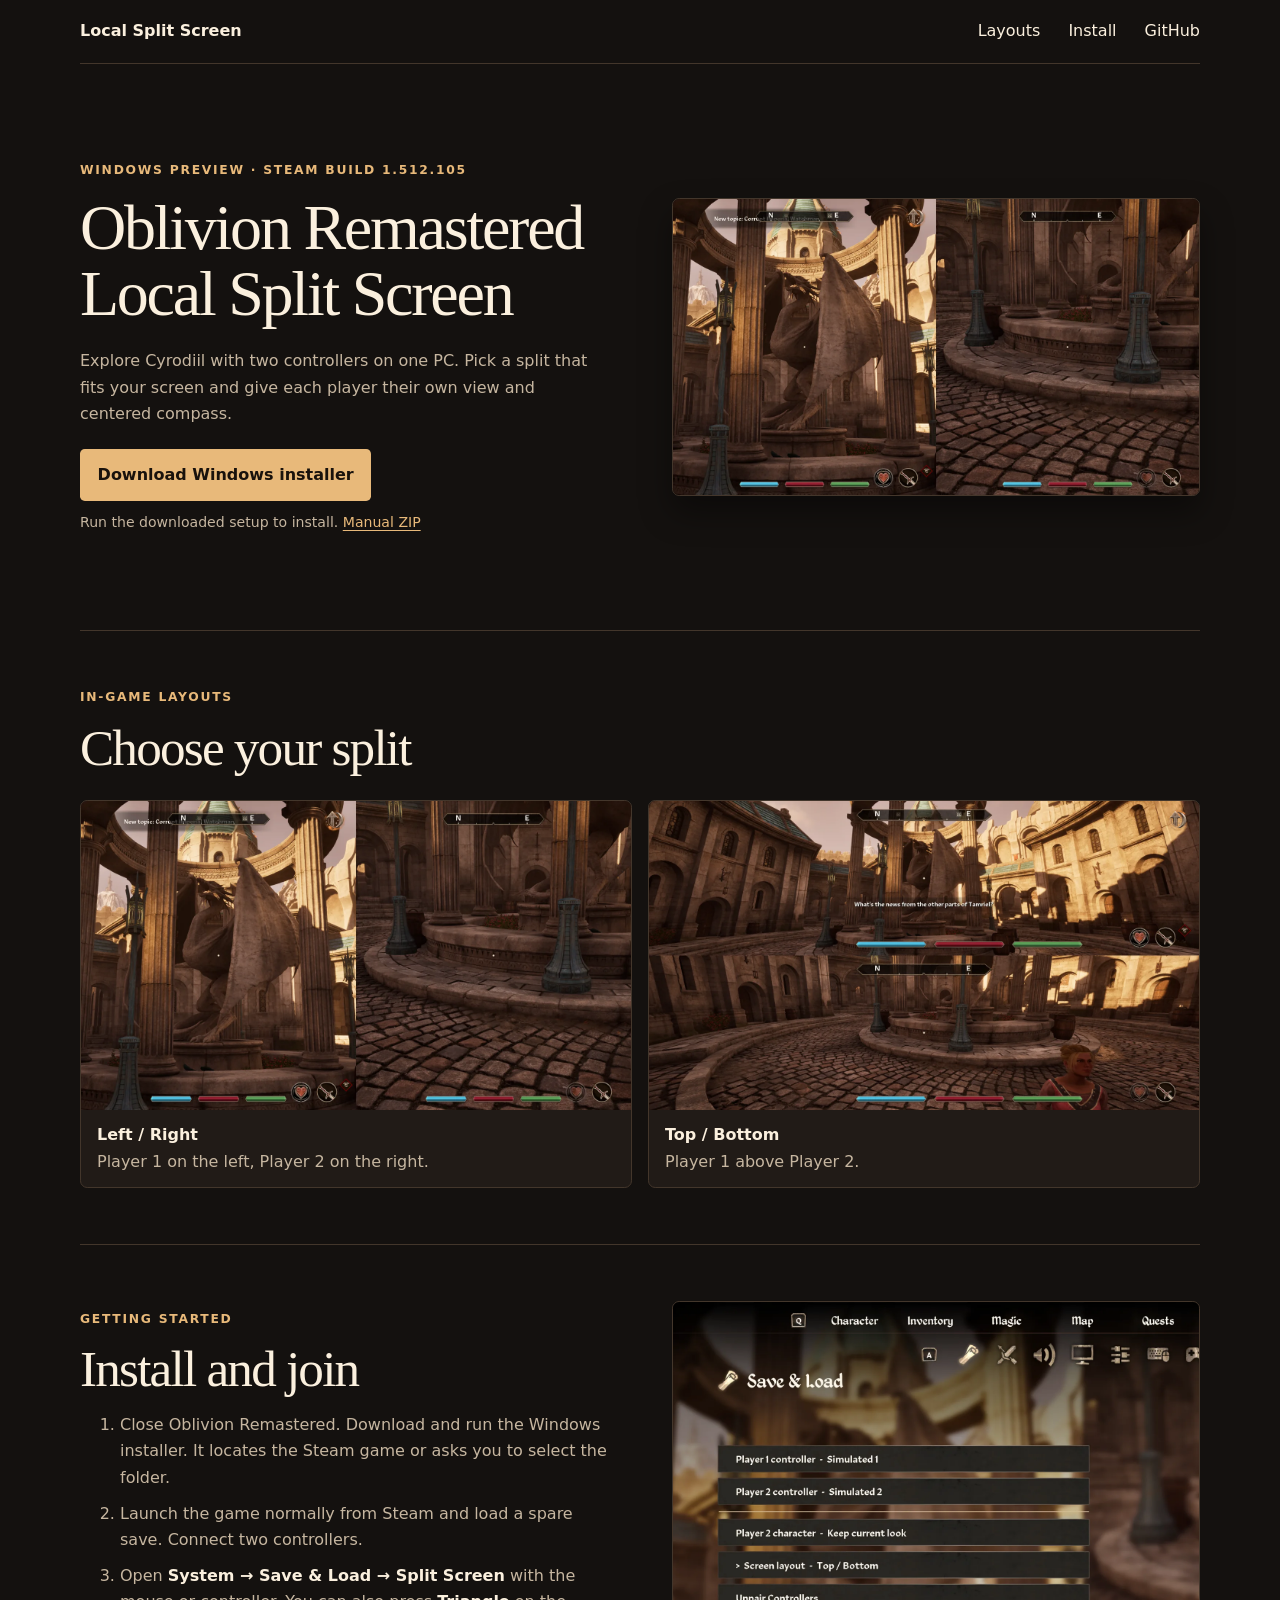
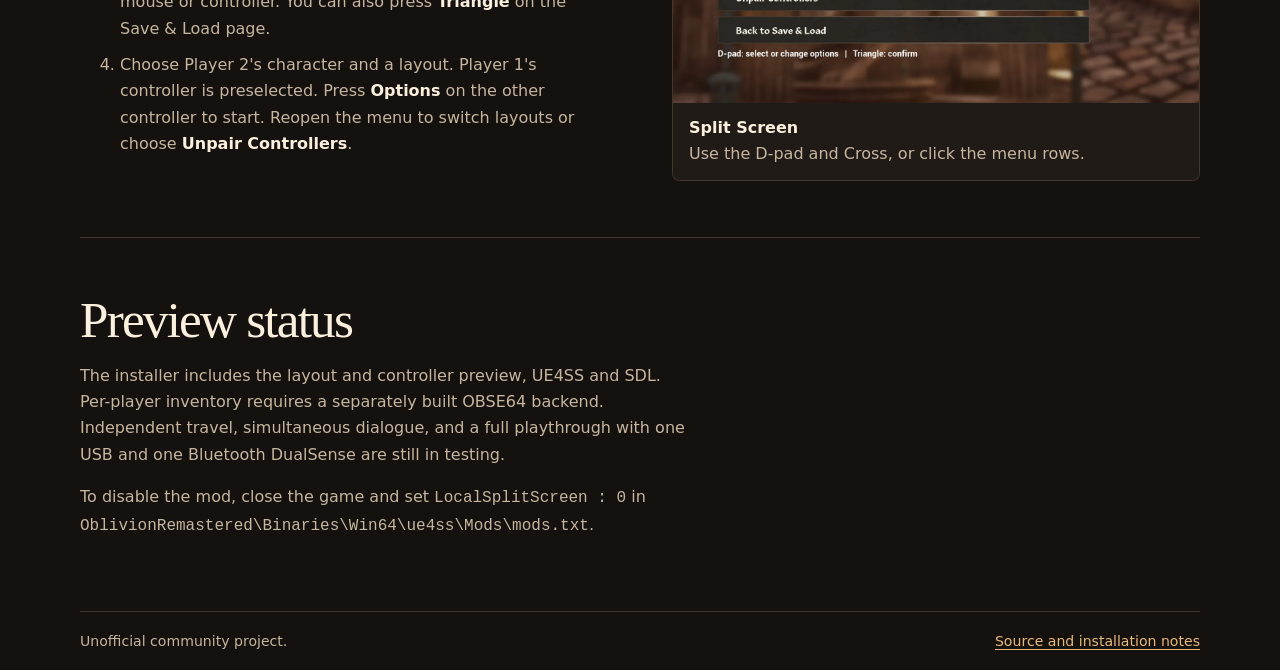
==== docs/index.html @ 4a21bcd4 "Publish Windows split-screen preview and installation guide" ====
<!doctype html>
<html lang="en">
<head>
  <meta charset="utf-8">
  <meta name="viewport" content="width=device-width, initial-scale=1">
  <meta name="description" content="An experimental two-player split-screen mod for Oblivion Remastered on Windows.">
  <title>Oblivion Remastered Local Split Screen</title>
  <link rel="stylesheet" href="style.css">
</head>
<body>
  <header class="shell">
    <a class="brand" href="#home">Local Split Screen</a>
    <nav aria-label="Page navigation">
      <a href="#layouts">Layouts</a>
      <a href="#install">Install</a>
      <a href="https://github.com/jldx-1/oblivion-remastered-splitscreen-mod">GitHub</a>
    </nav>
  </header>
  <main id="home">
    <section class="hero shell" aria-labelledby="title">
      <div>
        <p class="eyebrow">Windows preview · Steam build 1.512.105</p>
        <h1 id="title">Oblivion Remastered<br>Local Split Screen</h1>
        <p class="lead">Explore Cyrodiil with two controllers on one PC. Pick a split that fits your screen and give each player their own view and centered compass.</p>
        <a class="download" href="download/LocalSplitScreen-Setup.exe" download>Download Windows installer</a>
        <p class="note">Run the downloaded setup to install. <a href="download/LocalSplitScreen-Windows.zip" download>Manual ZIP</a></p>
      </div>
      <img class="hero-image" src="media/left-right.webp" alt="Two side-by-side player views in Talos Plaza, each with its compass centered">
    </section>
    <section class="shell band" id="layouts" aria-labelledby="layouts-title">
      <p class="eyebrow">In-game layouts</p>
      <h2 id="layouts-title">Choose your split</h2>
      <div class="gallery">
        <figure>
          <img loading="lazy" src="media/left-right.webp" alt="Side-by-side views with Player 1 on the left and Player 2 on the right">
          <figcaption><strong>Left / Right</strong><span>Player 1 on the left, Player 2 on the right.</span></figcaption>
        </figure>
        <figure>
          <img loading="lazy" src="media/top-bottom.webp" alt="Stacked views with a compass centered at the top of each half">
          <figcaption><strong>Top / Bottom</strong><span>Player 1 above Player 2.</span></figcaption>
        </figure>
      </div>
    </section>
    <section class="shell band install" id="install" aria-labelledby="install-title">
      <div>
        <p class="eyebrow">Getting started</p>
        <h2 id="install-title">Install and join</h2>
        <ol>
          <li>Close Oblivion Remastered. Download and run the Windows installer. It locates the Steam game or asks you to select the folder.</li>
          <li>Launch the game normally from Steam and load a spare save. Connect two controllers.</li>
          <li>Open <strong>System → Save &amp; Load → Split Screen</strong> with the mouse or controller. You can also press <strong>Triangle</strong> on the Save &amp; Load page.</li>
          <li>Choose Player 2's character and a layout. Player 1's controller is preselected. Press <strong>Options</strong> on the other controller to start. Reopen the menu to switch layouts or choose <strong>Unpair Controllers</strong>.</li>
        </ol>
      </div>
      <figure>
        <img loading="lazy" src="media/settings.webp" alt="Split Screen menu with two controller rows, Player 2’s character, and the Top / Bottom option">
        <figcaption><strong>Split Screen</strong><span>Use the D-pad and Cross, or click the menu rows.</span></figcaption>
      </figure>
    </section>
    <section class="shell band status" aria-labelledby="status-title">
      <h2 id="status-title">Preview status</h2>
      <p>The installer includes the layout and controller preview, UE4SS and SDL. Per-player inventory requires a separately built OBSE64 backend. Independent travel, simultaneous dialogue, and a full playthrough with one USB and one Bluetooth DualSense are still in testing.</p>
      <p>To disable the mod, close the game and set <code>LocalSplitScreen : 0</code> in <code>OblivionRemastered\Binaries\Win64\ue4ss\Mods\mods.txt</code>.</p>
    </section>
  </main>
  <footer class="shell">
    <span>Unofficial community project.</span>
    <a href="https://github.com/jldx-1/oblivion-remastered-splitscreen-mod">Source and installation notes</a>
  </footer>
</body>
</html>
---- docs/style.css ----
:root{color-scheme:dark;--bg:#14110f;--panel:#211b17;--ink:#fbf0de;--muted:#c6b6a0;--line:#43362b;--accent:#e8b97a}
*{box-sizing:border-box}
html{scroll-behavior:smooth}
body{margin:0;background:var(--bg);color:var(--ink);font:1rem/1.65 system-ui,sans-serif}
a{color:var(--accent);text-underline-offset:.2em}
a:focus-visible{outline:2px solid var(--accent);outline-offset:4px}
.shell{width:min(1120px,calc(100% - 2.5rem));margin-inline:auto}
header,footer{display:flex;justify-content:space-between;align-items:center;gap:1rem;padding-block:1.15rem;border-bottom:1px solid var(--line)}
.brand,nav a{color:var(--ink);text-decoration:none}
.brand{font-weight:750}
nav{display:flex;gap:clamp(.75rem,3vw,1.75rem);flex-wrap:wrap}
.hero,.install{display:grid;grid-template-columns:1fr 1fr;align-items:center;gap:clamp(1.75rem,5vw,4.5rem)}
.hero{padding-block:clamp(3rem,8vw,6rem)}
h1,h2{font:500 clamp(2.25rem,5vw,4.3rem)/1.03 Georgia,serif;letter-spacing:-.035em;margin:0}
h2{font-size:clamp(2rem,4vw,3.25rem)}
.eyebrow{margin:0 0 .9rem;color:var(--accent);font-size:.77rem;font-weight:750;letter-spacing:.14em;text-transform:uppercase}
.lead,.status p{max-width:60ch;color:var(--muted)}
.lead{margin:1.35rem 0}
.download{display:inline-block;padding:.8rem 1.1rem;border-radius:.3rem;background:var(--accent);color:#19120c;font-weight:750;text-decoration:none}
.download:hover{background:#f6d1a2}
.note{margin:.6rem 0 0;color:var(--muted);font-size:.88rem}
.band{padding-block:clamp(2rem,5vw,3.5rem);border-top:1px solid var(--line)}
.gallery{display:grid;grid-template-columns:1fr 1fr;gap:1rem;margin-top:1.6rem}
figure{margin:0;background:var(--panel);border:1px solid var(--line);border-radius:.45rem;overflow:hidden}
img{display:block;width:100%;height:auto}
.hero-image{border:1px solid var(--line);border-radius:.45rem;box-shadow:0 1rem 2rem #0006}
figcaption{display:flex;flex-direction:column;padding:.75rem 1rem}
figcaption span,li,footer{color:var(--muted)}
li+li{margin-top:.6rem}
li strong{color:var(--ink)}
code{overflow-wrap:anywhere}
footer{border-top:1px solid var(--line);border-bottom:0;font-size:.88rem}
@media(max-width:760px){.hero,.install,.gallery{grid-template-columns:1fr}header,footer{align-items:flex-start;flex-direction:column}}
@media(prefers-reduced-motion:reduce){html{scroll-behavior:auto}}
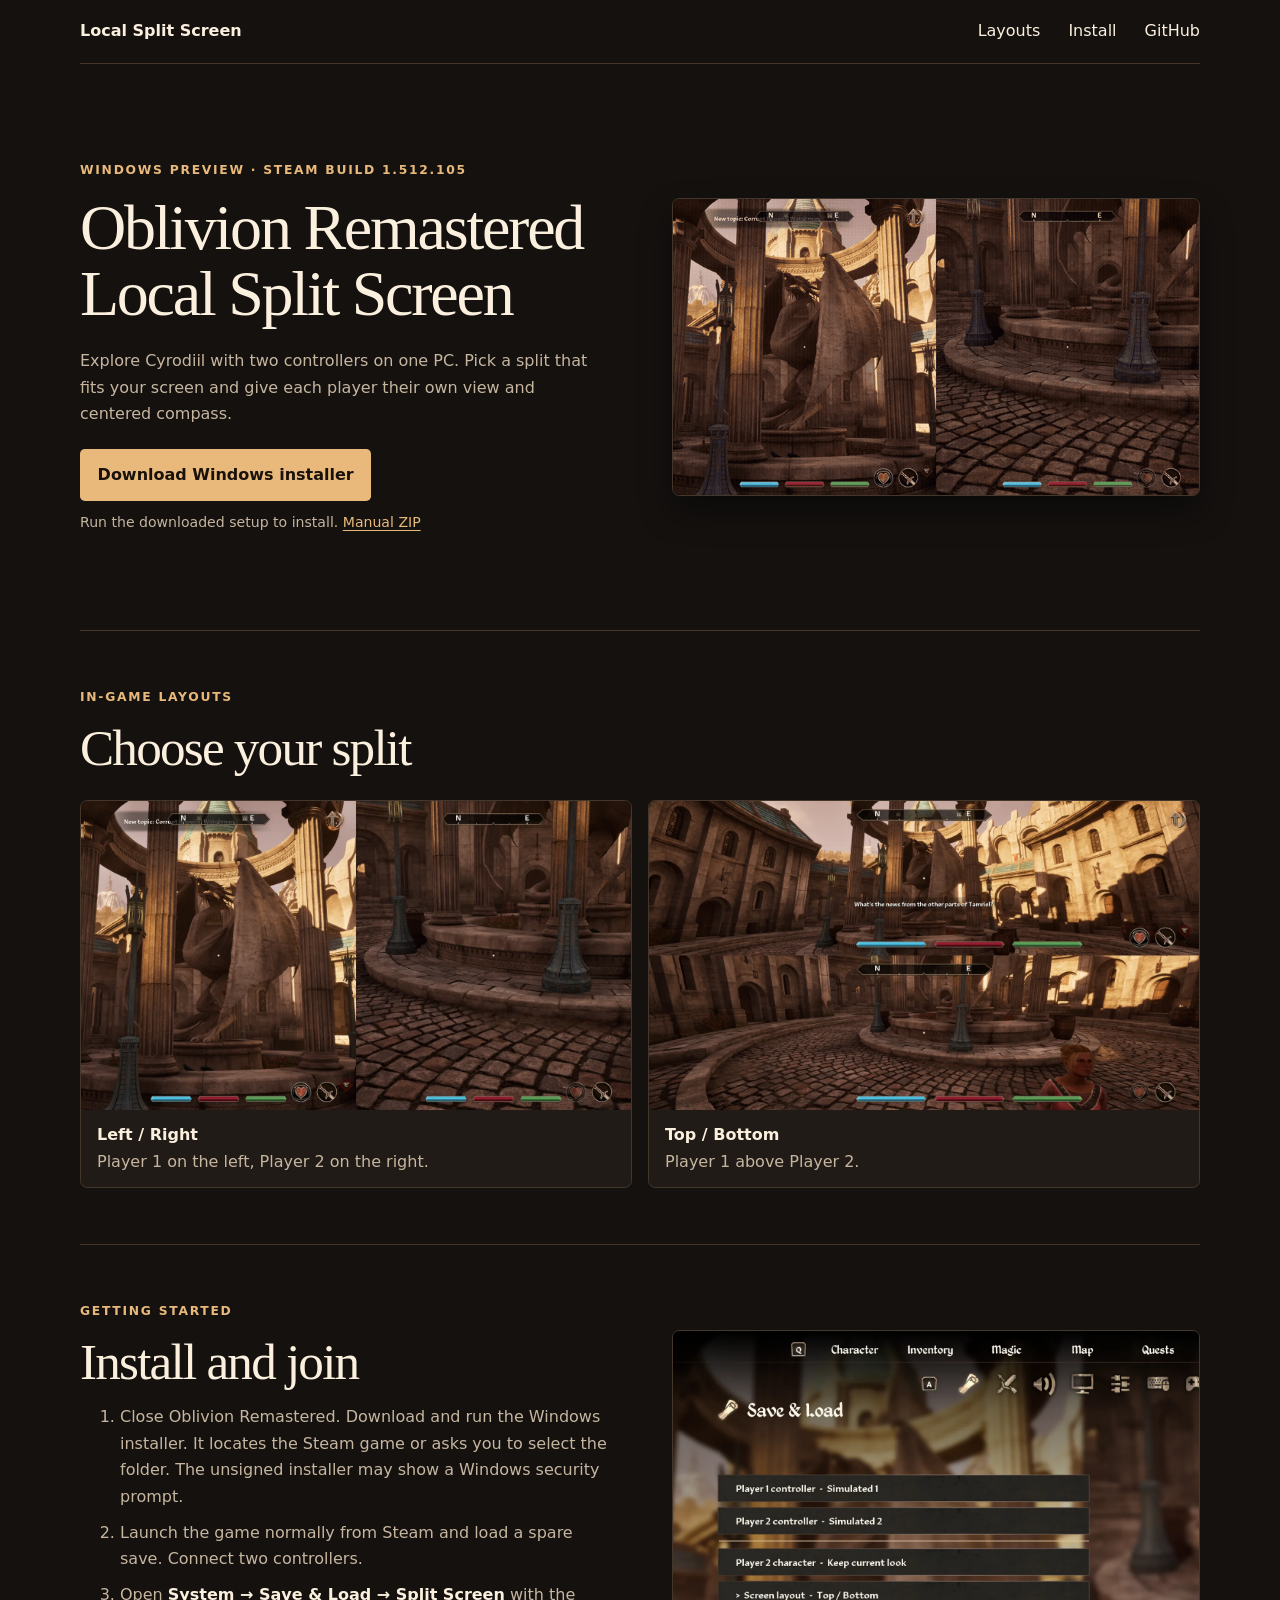
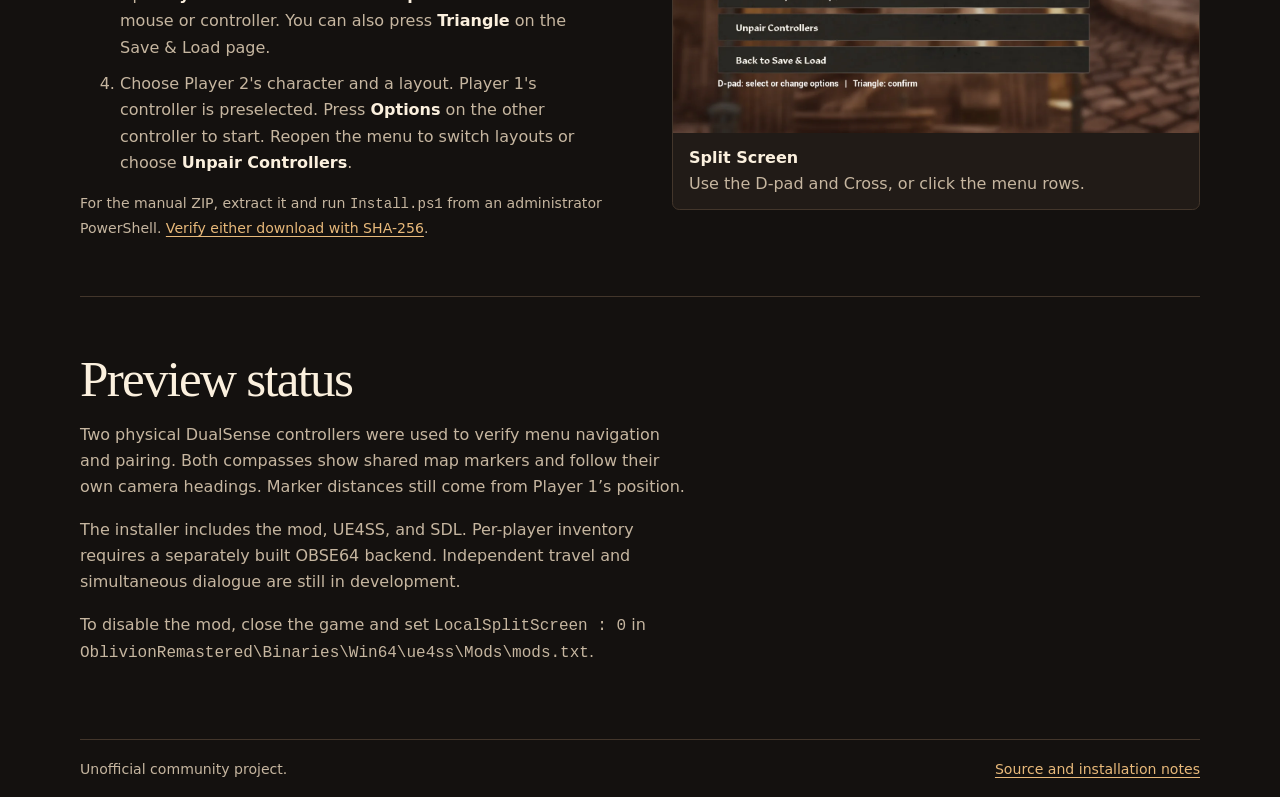
==== commit 221df5b7: "Use one project page and update the guest camera and compass" ====
--- a/docs/index.html
+++ b/docs/index.html
@@ -4,6 +4,7 @@
   <meta charset="utf-8">
   <meta name="viewport" content="width=device-width, initial-scale=1">
   <meta name="description" content="An experimental two-player split-screen mod for Oblivion Remastered on Windows.">
+  <link rel="canonical" href="https://jldx-1.github.io/oblivion-remastered-splitscreen-mod/docs/index.html">
   <title>Oblivion Remastered Local Split Screen</title>
   <link rel="stylesheet" href="style.css">
 </head>
@@ -25,7 +26,10 @@
         <a class="download" href="download/LocalSplitScreen-Setup.exe" download>Download Windows installer</a>
         <p class="note">Run the downloaded setup to install. <a href="download/LocalSplitScreen-Windows.zip" download>Manual ZIP</a></p>
       </div>
-      <img class="hero-image" src="media/left-right.webp" alt="Two side-by-side player views in Talos Plaza, each with its compass centered">
+      <picture>
+        <source media="(prefers-reduced-motion: reduce)" srcset="media/left-right.webp">
+        <img class="hero-image" src="media/layout-demo.gif" width="768" height="432" alt="In-game screenshots demonstrate both split layouts and map icons on both compasses">
+      </picture>
     </section>
     <section class="shell band" id="layouts" aria-labelledby="layouts-title">
       <p class="eyebrow">In-game layouts</p>
@@ -46,11 +50,12 @@
         <p class="eyebrow">Getting started</p>
         <h2 id="install-title">Install and join</h2>
         <ol>
-          <li>Close Oblivion Remastered. Download and run the Windows installer. It locates the Steam game or asks you to select the folder.</li>
+          <li>Close Oblivion Remastered. Download and run the Windows installer. It locates the Steam game or asks you to select the folder. The unsigned installer may show a Windows security prompt.</li>
           <li>Launch the game normally from Steam and load a spare save. Connect two controllers.</li>
           <li>Open <strong>System → Save &amp; Load → Split Screen</strong> with the mouse or controller. You can also press <strong>Triangle</strong> on the Save &amp; Load page.</li>
           <li>Choose Player 2's character and a layout. Player 1's controller is preselected. Press <strong>Options</strong> on the other controller to start. Reopen the menu to switch layouts or choose <strong>Unpair Controllers</strong>.</li>
         </ol>
+        <p class="note">For the manual ZIP, extract it and run <code>Install.ps1</code> from an administrator PowerShell. <a href="download/SHA256SUMS.txt">Verify either download with SHA-256</a>.</p>
       </div>
       <figure>
         <img loading="lazy" src="media/settings.webp" alt="Split Screen menu with two controller rows, Player 2’s character, and the Top / Bottom option">
@@ -59,7 +64,8 @@
     </section>
     <section class="shell band status" aria-labelledby="status-title">
       <h2 id="status-title">Preview status</h2>
-      <p>The installer includes the layout and controller preview, UE4SS and SDL. Per-player inventory requires a separately built OBSE64 backend. Independent travel, simultaneous dialogue, and a full playthrough with one USB and one Bluetooth DualSense are still in testing.</p>
+      <p>Two physical DualSense controllers were used to verify menu navigation and pairing. Both compasses show shared map markers and follow their own camera headings. Marker distances still come from Player 1’s position.</p>
+      <p>The installer includes the mod, UE4SS, and SDL. Per-player inventory requires a separately built OBSE64 backend. Independent travel and simultaneous dialogue are still in development.</p>
       <p>To disable the mod, close the game and set <code>LocalSplitScreen : 0</code> in <code>OblivionRemastered\Binaries\Win64\ue4ss\Mods\mods.txt</code>.</p>
     </section>
   </main>
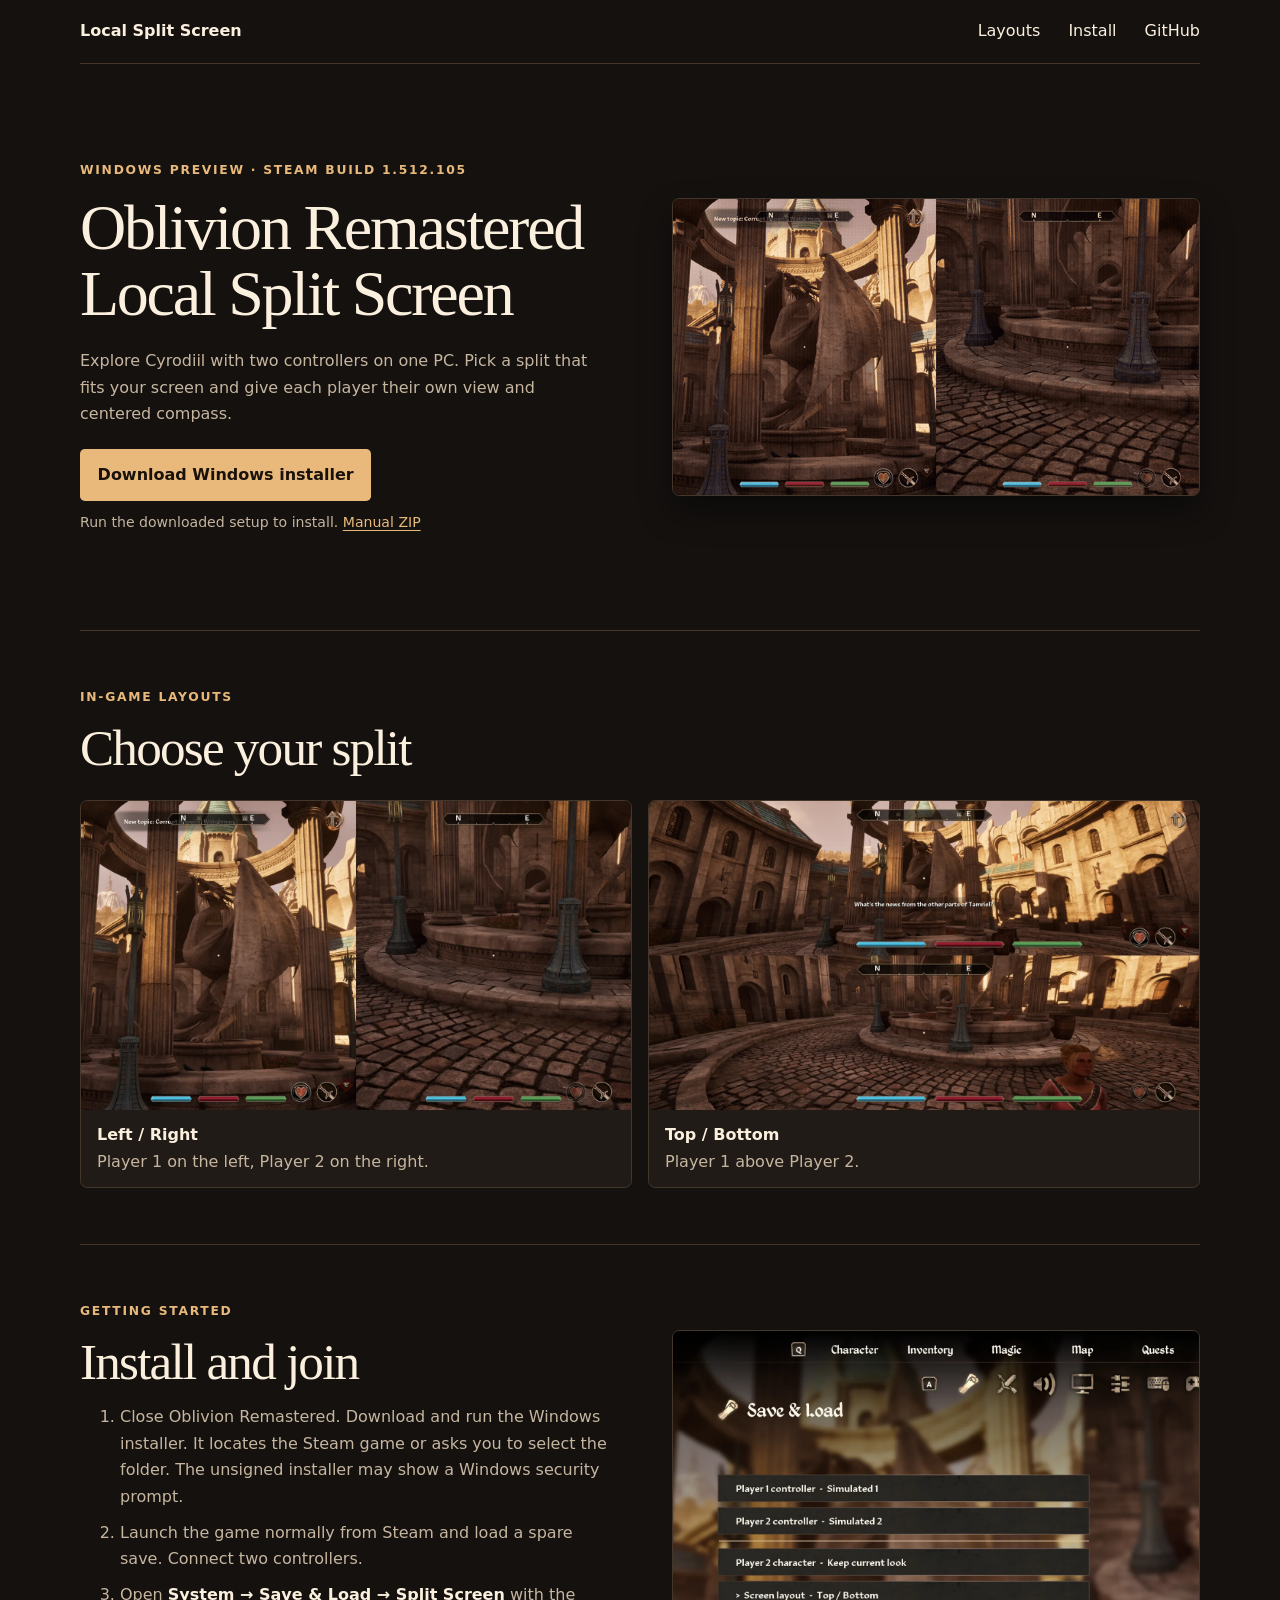
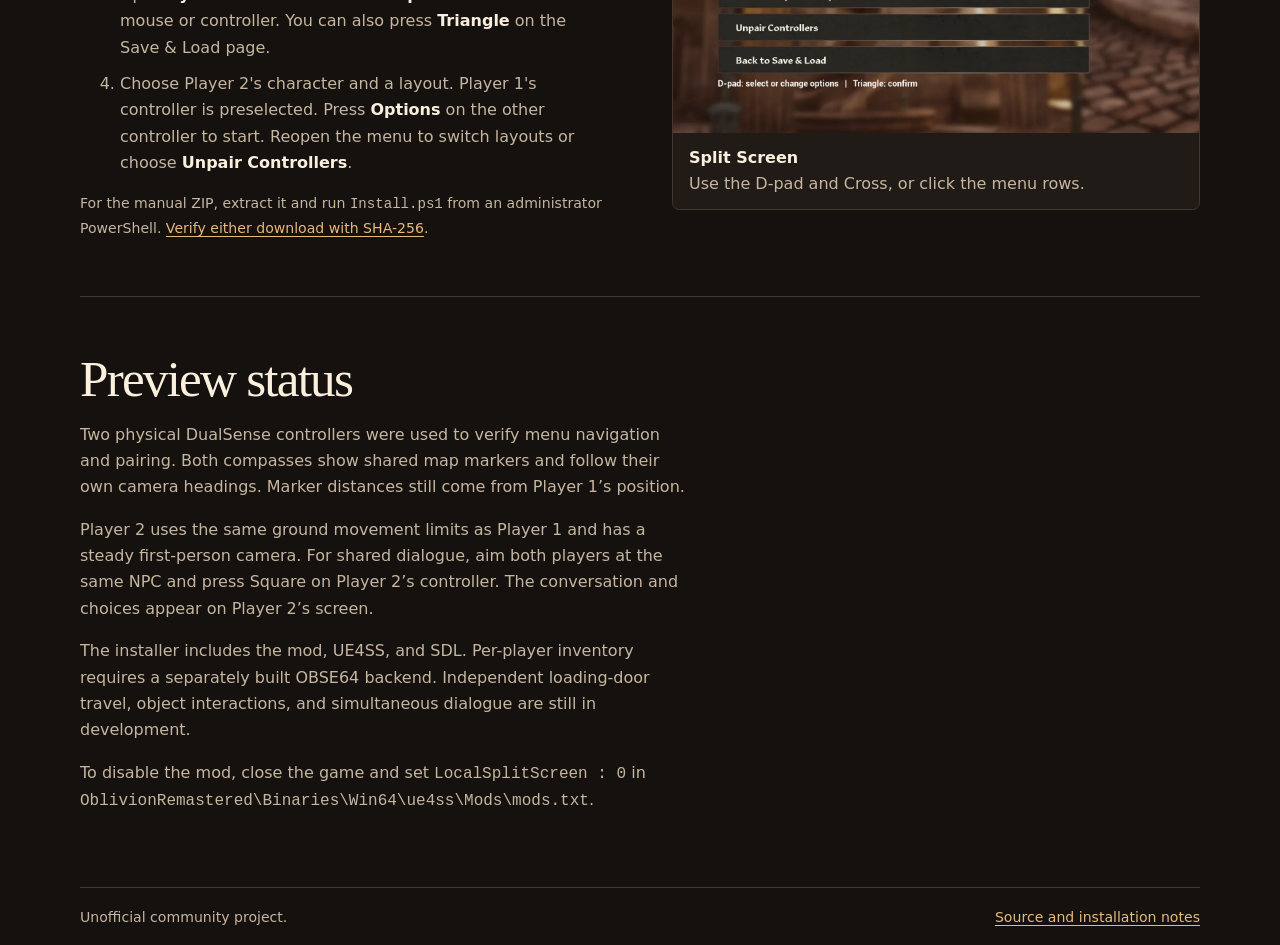
==== commit b72f32c0: "Match guest movement limits and show shared dialogue on Player 2" ====
--- a/docs/index.html
+++ b/docs/index.html
@@ -65,7 +65,8 @@
     <section class="shell band status" aria-labelledby="status-title">
       <h2 id="status-title">Preview status</h2>
       <p>Two physical DualSense controllers were used to verify menu navigation and pairing. Both compasses show shared map markers and follow their own camera headings. Marker distances still come from Player 1’s position.</p>
-      <p>The installer includes the mod, UE4SS, and SDL. Per-player inventory requires a separately built OBSE64 backend. Independent travel and simultaneous dialogue are still in development.</p>
+      <p>Player 2 uses the same ground movement limits as Player 1 and has a steady first-person camera. For shared dialogue, aim both players at the same NPC and press Square on Player 2’s controller. The conversation and choices appear on Player 2’s screen.</p>
+      <p>The installer includes the mod, UE4SS, and SDL. Per-player inventory requires a separately built OBSE64 backend. Independent loading-door travel, object interactions, and simultaneous dialogue are still in development.</p>
       <p>To disable the mod, close the game and set <code>LocalSplitScreen : 0</code> in <code>OblivionRemastered\Binaries\Win64\ue4ss\Mods\mods.txt</code>.</p>
     </section>
   </main>
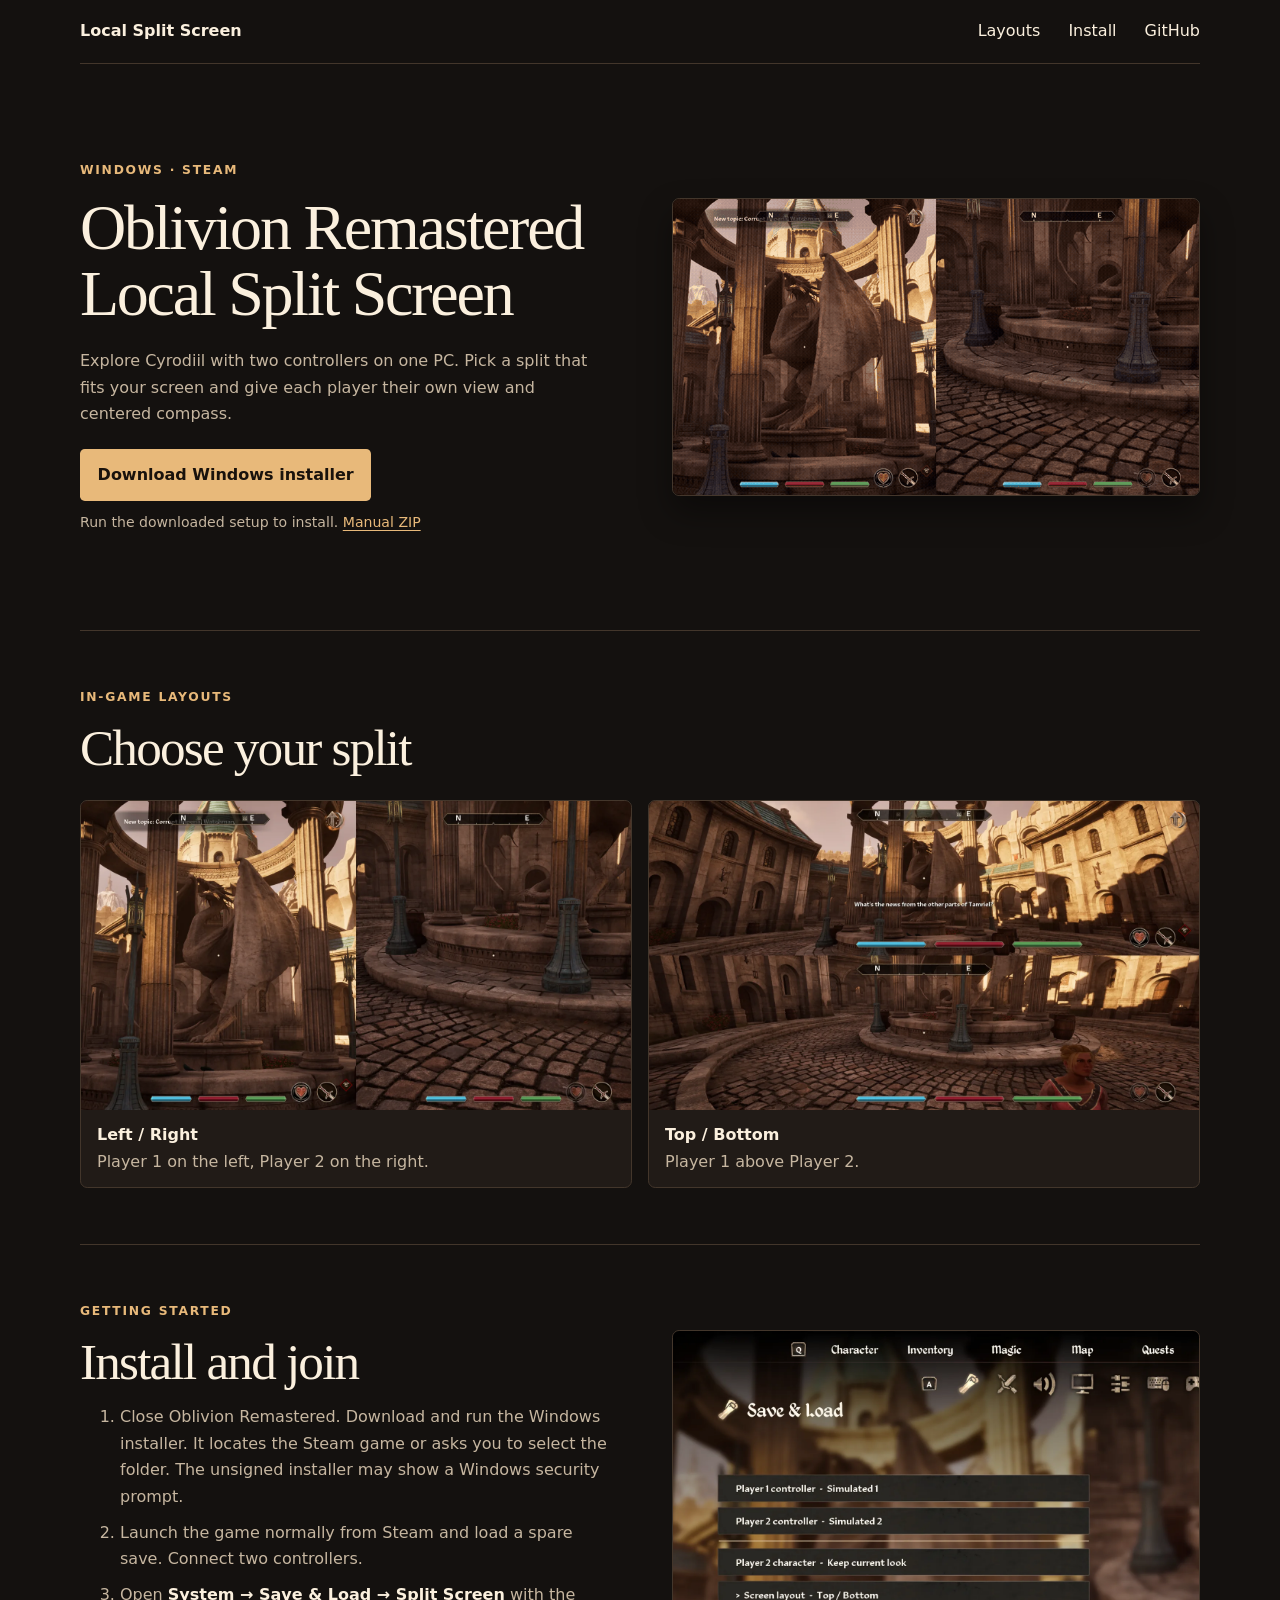
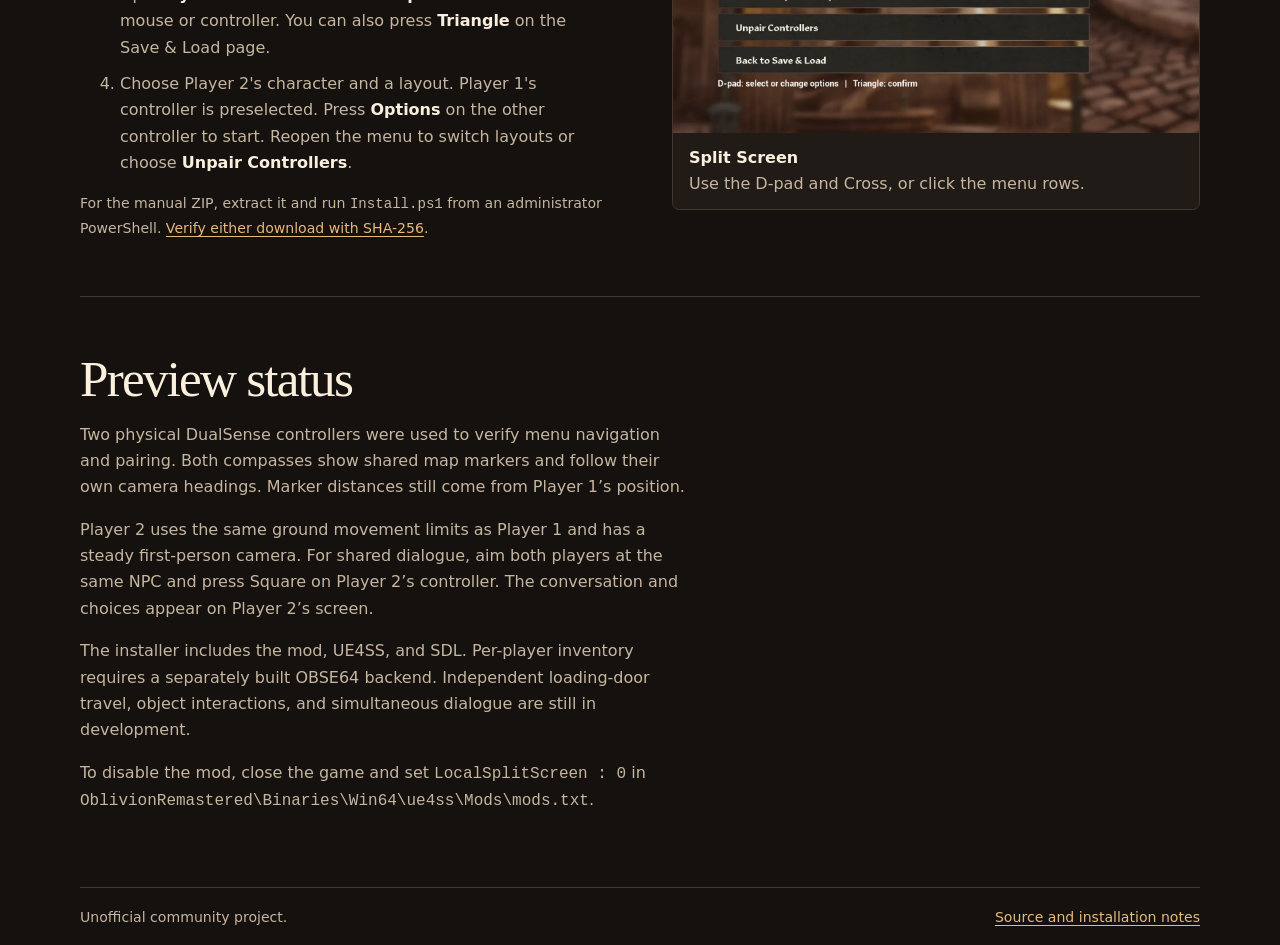
==== commit df8a8815: "Simplify Windows and Steam labels in the public docs" ====
--- a/docs/index.html
+++ b/docs/index.html
@@ -20,7 +20,7 @@
   <main id="home">
     <section class="hero shell" aria-labelledby="title">
       <div>
-        <p class="eyebrow">Windows preview · Steam build 1.512.105</p>
+        <p class="eyebrow">Windows · Steam</p>
         <h1 id="title">Oblivion Remastered<br>Local Split Screen</h1>
         <p class="lead">Explore Cyrodiil with two controllers on one PC. Pick a split that fits your screen and give each player their own view and centered compass.</p>
         <a class="download" href="download/LocalSplitScreen-Setup.exe" download>Download Windows installer</a>
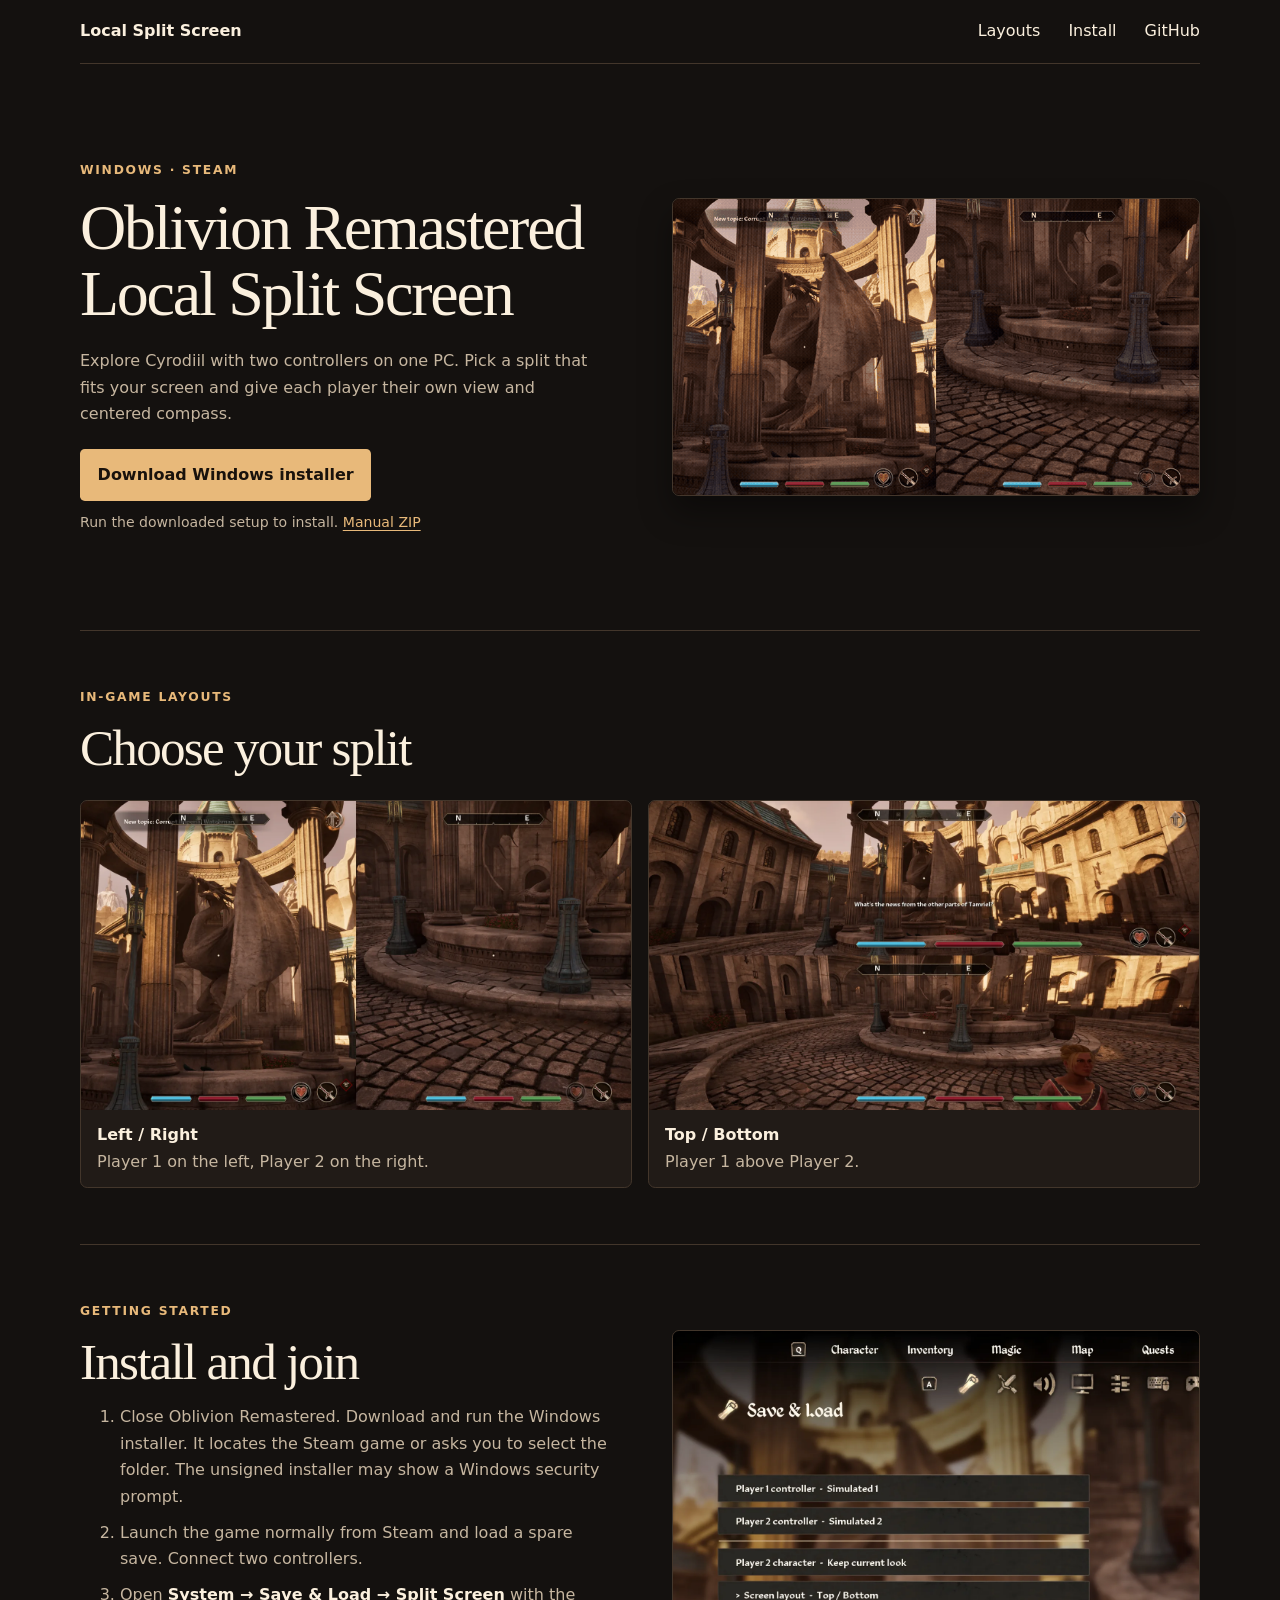
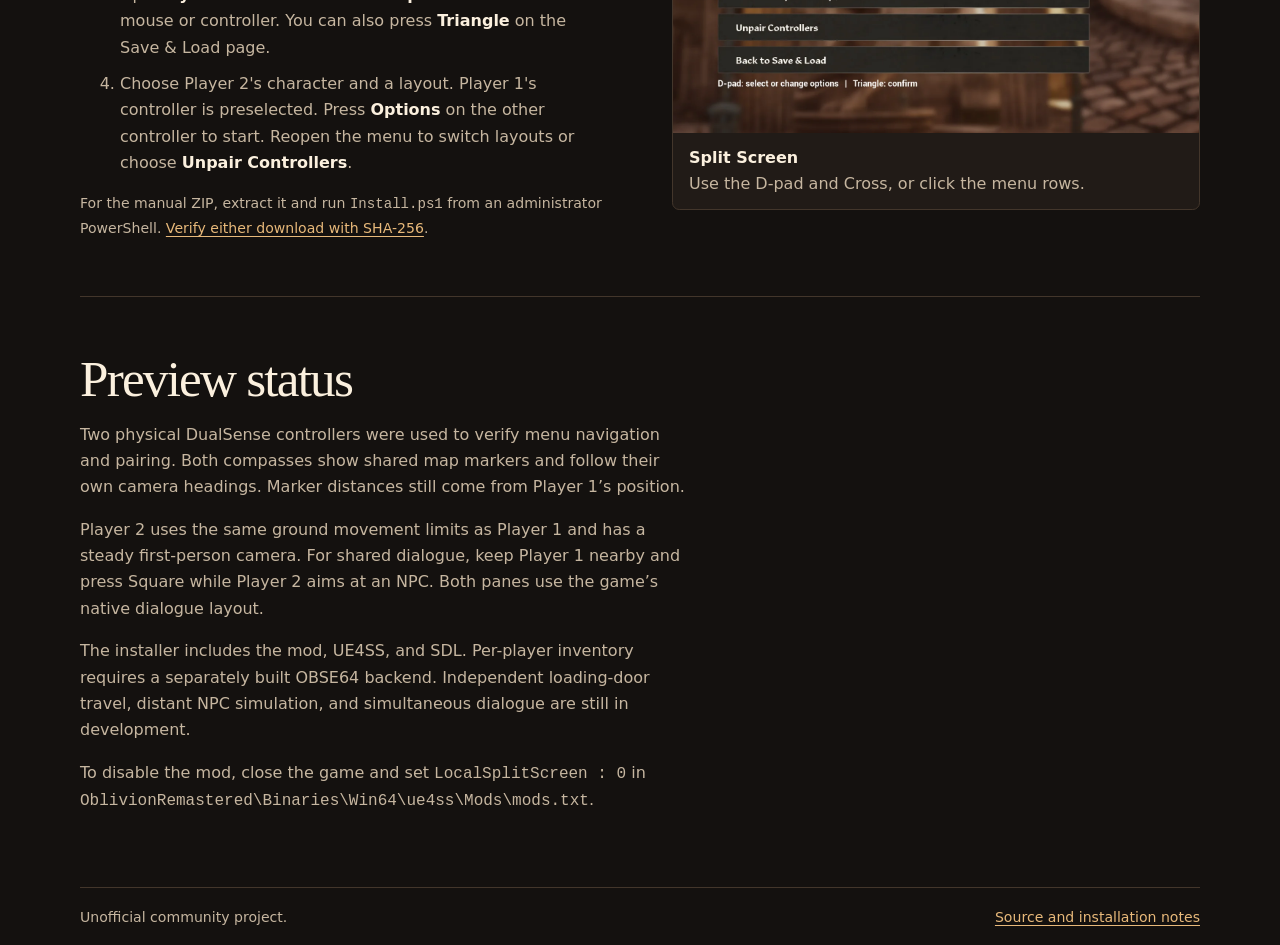
==== commit 1f776539: "Update Player 2 interactions and dialogue" ====
--- a/docs/index.html
+++ b/docs/index.html
@@ -65,8 +65,8 @@
     <section class="shell band status" aria-labelledby="status-title">
       <h2 id="status-title">Preview status</h2>
       <p>Two physical DualSense controllers were used to verify menu navigation and pairing. Both compasses show shared map markers and follow their own camera headings. Marker distances still come from Player 1’s position.</p>
-      <p>Player 2 uses the same ground movement limits as Player 1 and has a steady first-person camera. For shared dialogue, aim both players at the same NPC and press Square on Player 2’s controller. The conversation and choices appear on Player 2’s screen.</p>
-      <p>The installer includes the mod, UE4SS, and SDL. Per-player inventory requires a separately built OBSE64 backend. Independent loading-door travel, object interactions, and simultaneous dialogue are still in development.</p>
+      <p>Player 2 uses the same ground movement limits as Player 1 and has a steady first-person camera. For shared dialogue, keep Player 1 nearby and press Square while Player 2 aims at an NPC. Both panes use the game’s native dialogue layout.</p>
+      <p>The installer includes the mod, UE4SS, and SDL. Per-player inventory requires a separately built OBSE64 backend. Independent loading-door travel, distant NPC simulation, and simultaneous dialogue are still in development.</p>
       <p>To disable the mod, close the game and set <code>LocalSplitScreen : 0</code> in <code>OblivionRemastered\Binaries\Win64\ue4ss\Mods\mods.txt</code>.</p>
     </section>
   </main>
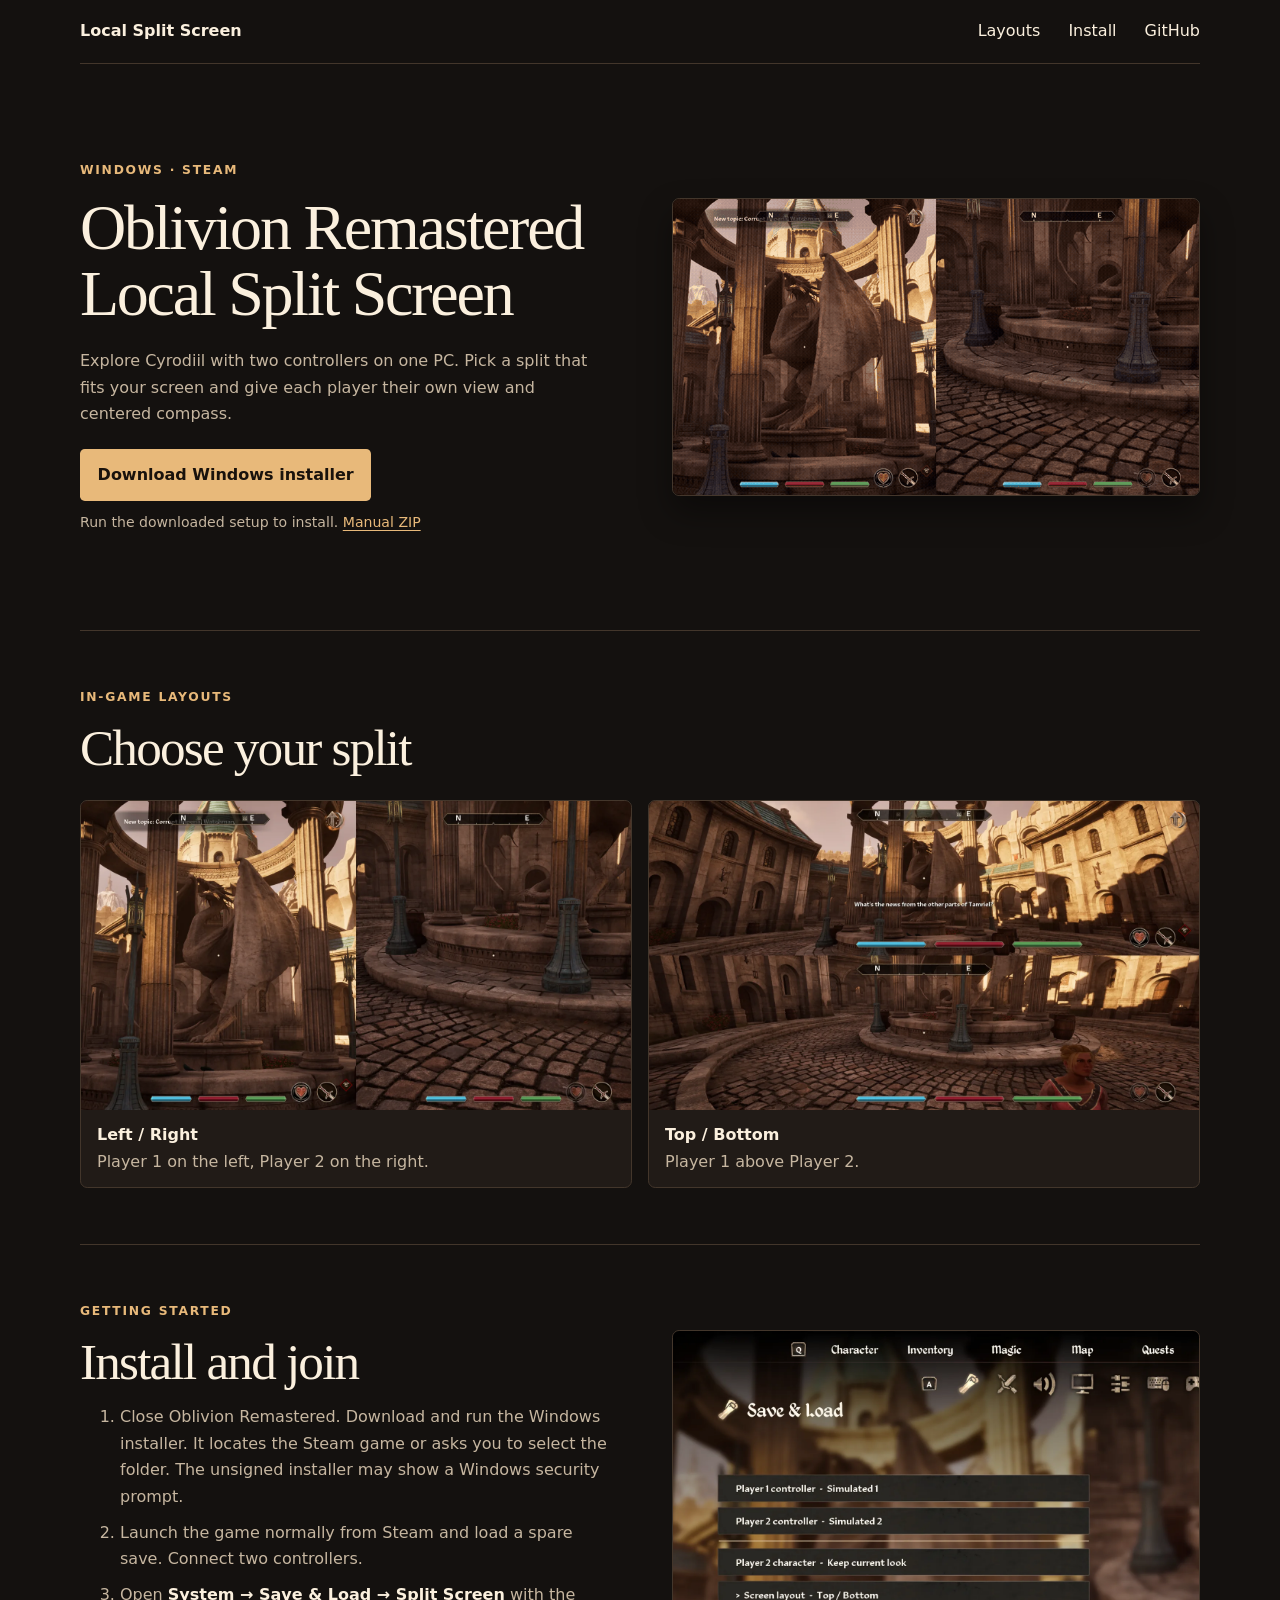
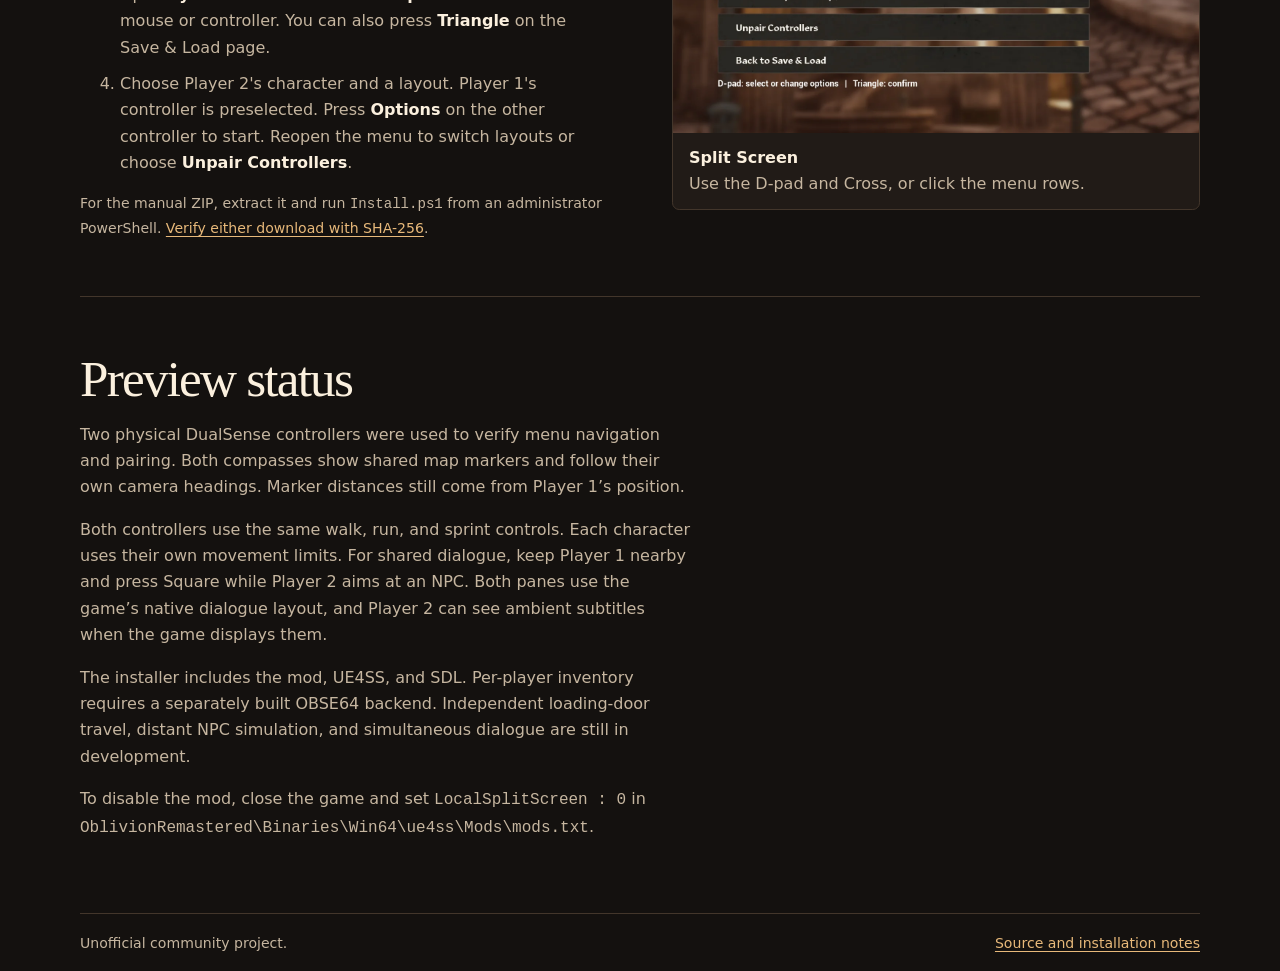
==== commit 2aeca9cb: "Update movement, subtitles, and rendering" ====
--- a/docs/index.html
+++ b/docs/index.html
@@ -65,7 +65,7 @@
     <section class="shell band status" aria-labelledby="status-title">
       <h2 id="status-title">Preview status</h2>
       <p>Two physical DualSense controllers were used to verify menu navigation and pairing. Both compasses show shared map markers and follow their own camera headings. Marker distances still come from Player 1’s position.</p>
-      <p>Player 2 uses the same ground movement limits as Player 1 and has a steady first-person camera. For shared dialogue, keep Player 1 nearby and press Square while Player 2 aims at an NPC. Both panes use the game’s native dialogue layout.</p>
+      <p>Both controllers use the same walk, run, and sprint controls. Each character uses their own movement limits. For shared dialogue, keep Player 1 nearby and press Square while Player 2 aims at an NPC. Both panes use the game’s native dialogue layout, and Player 2 can see ambient subtitles when the game displays them.</p>
       <p>The installer includes the mod, UE4SS, and SDL. Per-player inventory requires a separately built OBSE64 backend. Independent loading-door travel, distant NPC simulation, and simultaneous dialogue are still in development.</p>
       <p>To disable the mod, close the game and set <code>LocalSplitScreen : 0</code> in <code>OblivionRemastered\Binaries\Win64\ue4ss\Mods\mods.txt</code>.</p>
     </section>
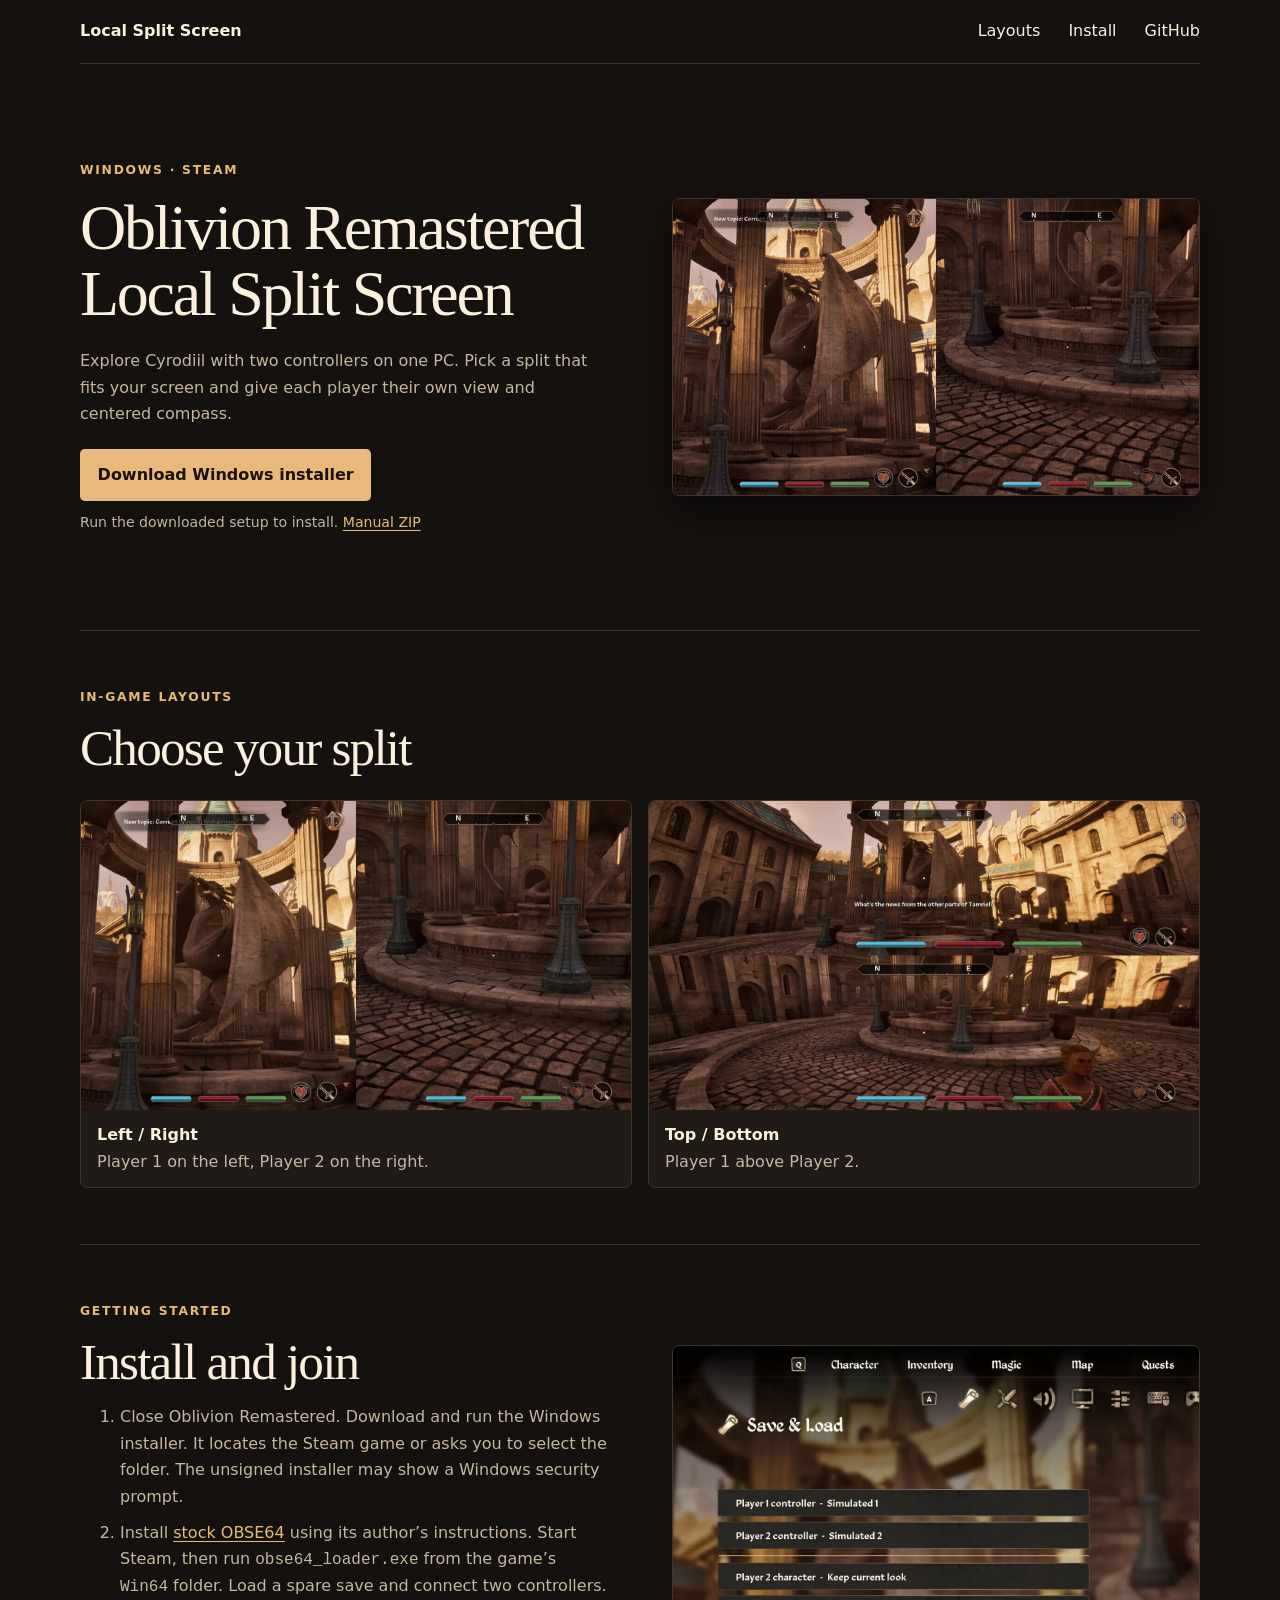
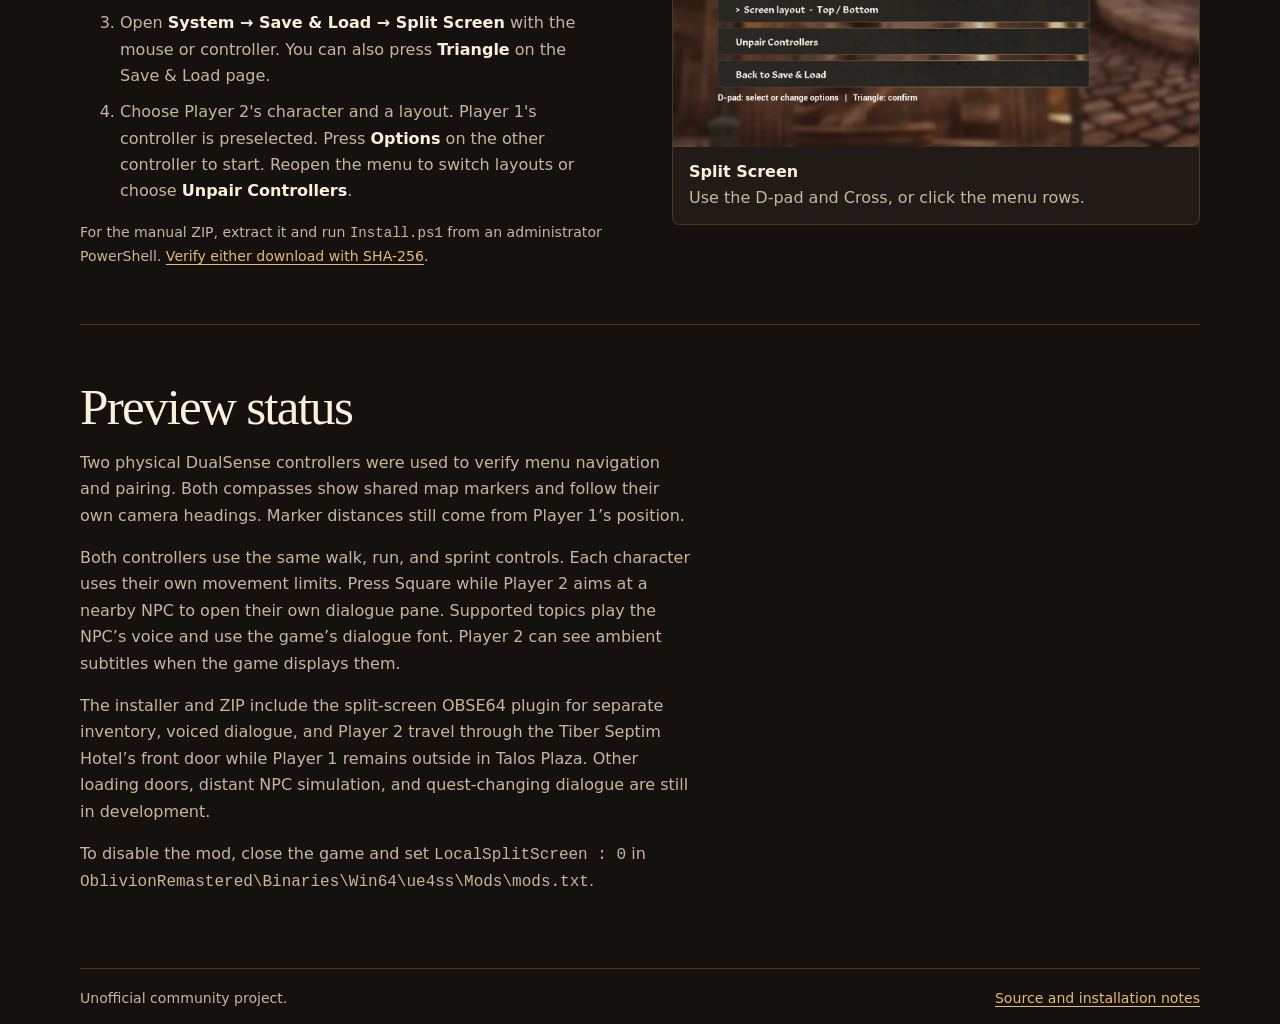
==== commit dfc5a29e: "Update split-screen backend and Windows downloads" ====
--- a/docs/index.html
+++ b/docs/index.html
@@ -51,7 +51,7 @@
         <h2 id="install-title">Install and join</h2>
         <ol>
           <li>Close Oblivion Remastered. Download and run the Windows installer. It locates the Steam game or asks you to select the folder. The unsigned installer may show a Windows security prompt.</li>
-          <li>Launch the game normally from Steam and load a spare save. Connect two controllers.</li>
+          <li>Install <a href="https://www.nexusmods.com/oblivionremastered/mods/282">stock OBSE64</a> using its author’s instructions. Start Steam, then run <code>obse64_loader.exe</code> from the game’s <code>Win64</code> folder. Load a spare save and connect two controllers.</li>
           <li>Open <strong>System → Save &amp; Load → Split Screen</strong> with the mouse or controller. You can also press <strong>Triangle</strong> on the Save &amp; Load page.</li>
           <li>Choose Player 2's character and a layout. Player 1's controller is preselected. Press <strong>Options</strong> on the other controller to start. Reopen the menu to switch layouts or choose <strong>Unpair Controllers</strong>.</li>
         </ol>
@@ -65,8 +65,8 @@
     <section class="shell band status" aria-labelledby="status-title">
       <h2 id="status-title">Preview status</h2>
       <p>Two physical DualSense controllers were used to verify menu navigation and pairing. Both compasses show shared map markers and follow their own camera headings. Marker distances still come from Player 1’s position.</p>
-      <p>Both controllers use the same walk, run, and sprint controls. Each character uses their own movement limits. For shared dialogue, keep Player 1 nearby and press Square while Player 2 aims at an NPC. Both panes use the game’s native dialogue layout, and Player 2 can see ambient subtitles when the game displays them.</p>
-      <p>The installer includes the mod, UE4SS, and SDL. Per-player inventory requires a separately built OBSE64 backend. Independent loading-door travel, distant NPC simulation, and simultaneous dialogue are still in development.</p>
+      <p>Both controllers use the same walk, run, and sprint controls. Each character uses their own movement limits. Press Square while Player 2 aims at a nearby NPC to open their own dialogue pane. Supported topics play the NPC’s voice and use the game’s dialogue font. Player 2 can see ambient subtitles when the game displays them.</p>
+      <p>The installer and ZIP include the split-screen OBSE64 plugin for separate inventory, voiced dialogue, and Player 2 travel through the Tiber Septim Hotel’s front door while Player 1 remains outside in Talos Plaza. Other loading doors, distant NPC simulation, and quest-changing dialogue are still in development.</p>
       <p>To disable the mod, close the game and set <code>LocalSplitScreen : 0</code> in <code>OblivionRemastered\Binaries\Win64\ue4ss\Mods\mods.txt</code>.</p>
     </section>
   </main>
